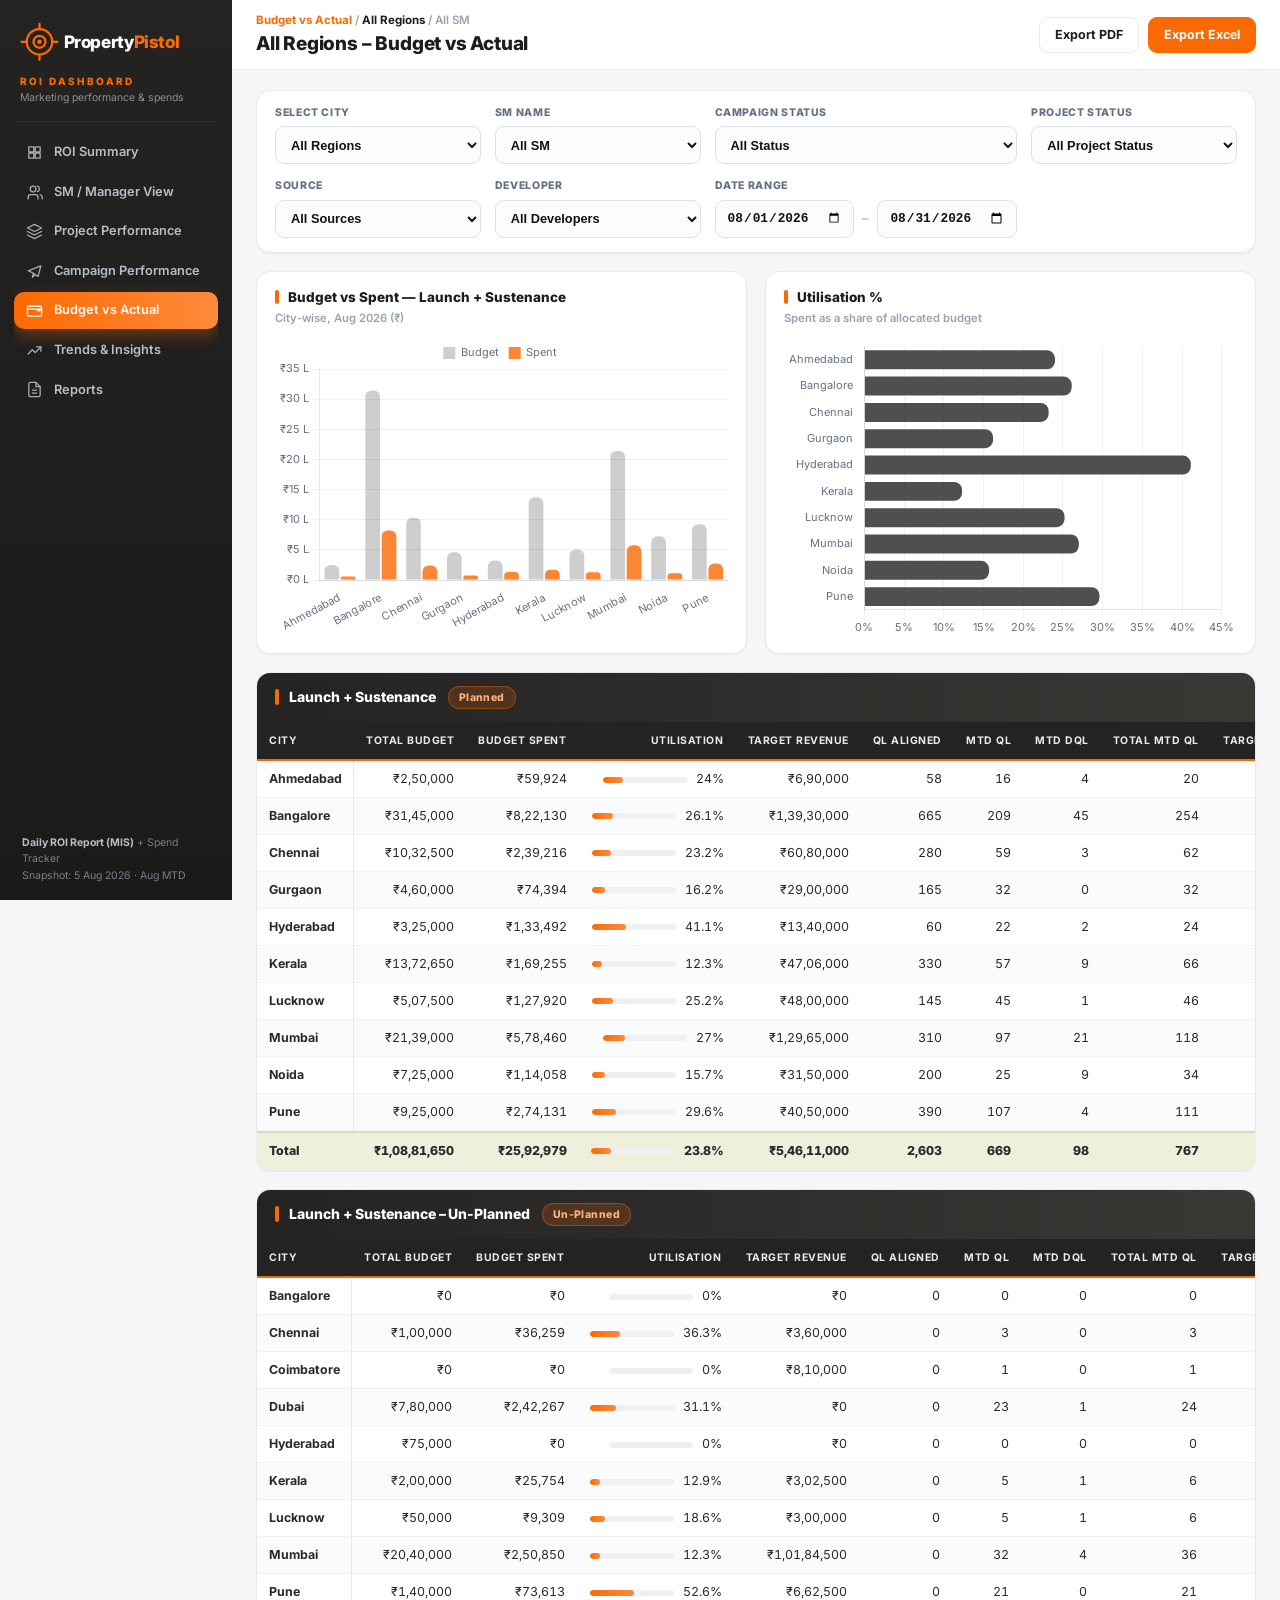
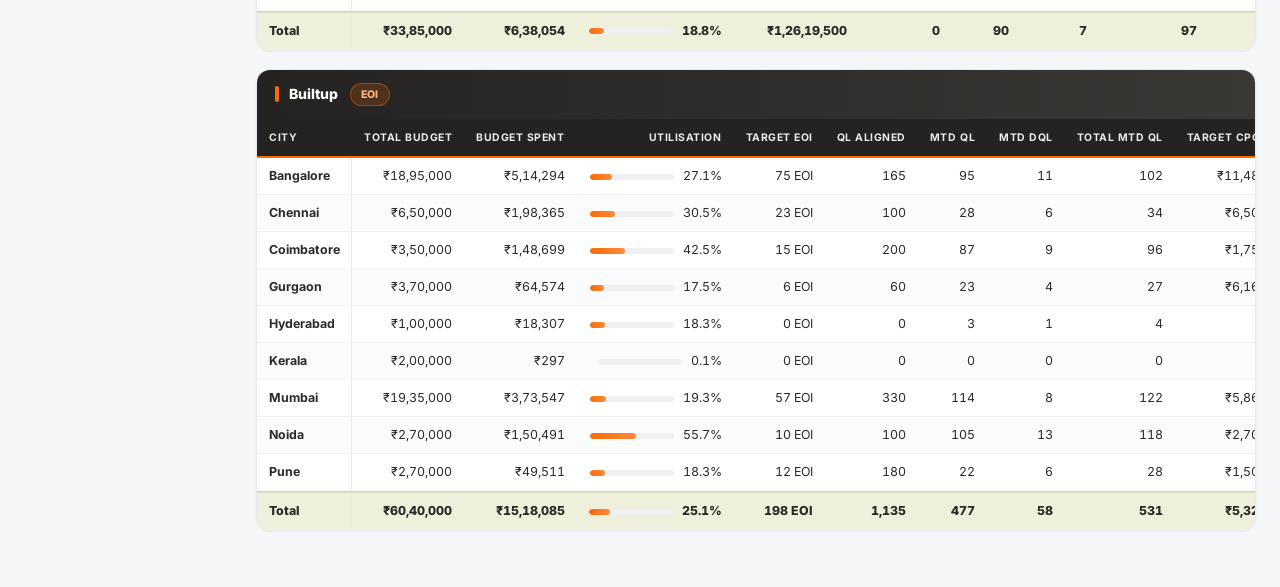
==== budget.html @ 37438787 "Add files via upload" ====
<!DOCTYPE html>
<html lang="en">
<head>
<meta charset="UTF-8">
<meta name="viewport" content="width=device-width, initial-scale=1.0">
<title>Budget vs Actual &mdash; PropertyPistol ROI Dashboard</title>
<link rel="preconnect" href="https://fonts.googleapis.com">
<link rel="preconnect" href="https://fonts.gstatic.com" crossorigin>
<link href="https://fonts.googleapis.com/css2?family=Inter:wght@400;500;600;700;800&display=swap" rel="stylesheet">
<link rel="icon" href="data:image/svg+xml,%3Csvg xmlns=%27http://www.w3.org/2000/svg%27 viewBox=%270 0 64 64%27%3E%3Ccircle cx=%2732%27 cy=%2732%27 r=%2726%27 fill=%27none%27 stroke=%27%23FB6A02%27 stroke-width=%276%27/%3E%3Ccircle cx=%2732%27 cy=%2732%27 r=%278%27 fill=%27%23FB6A02%27/%3E%3C/svg%3E">
<link rel="stylesheet" href="css/styles.css">
</head>
<body>
<div class="shell">
  <aside class="sidebar" id="sidebar"></aside>
  <div class="main">
    <header class="topbar" id="topbar"></header>
    <div class="content">
      <section class="filters" id="filters"></section>

      <div class="chart-grid">
        <div class="chart-card"><h4>Budget vs Spent &mdash; Launch + Sustenance</h4><div class="sub">City-wise, Aug 2026 (&#8377;)</div><div class="chart-box"><canvas id="chBud"></canvas></div></div>
        <div class="chart-card"><h4>Utilisation %</h4><div class="sub">Spent as a share of allocated budget</div><div class="chart-box"><canvas id="chUtil"></canvas></div></div>
      </div>
      <div class="card"><div class="card-head dark"><h3>Launch + Sustenance</h3><span class="badge">Planned</span></div><div class="tbl-wrap"><table class="tbl" id="tblLS"></table></div></div>
      <div class="card"><div class="card-head dark"><h3>Launch + Sustenance &ndash; Un-Planned</h3><span class="badge">Un-Planned</span></div><div class="tbl-wrap"><table class="tbl" id="tblUP"></table></div></div>
      <div class="card"><div class="card-head dark"><h3>Builtup</h3><span class="badge">EOI</span></div><div class="tbl-wrap"><table class="tbl" id="tblBU"></table></div></div>
    </div>
  </div>
</div>
<script src="js/chart.umd.min.js"></script>
<script src="js/data.js"></script>
<script src="js/app.js"></script>
<script src="js/budget.js"></script>
</body>
</html>
---- css/styles.css ----
/* ============================================================
   PropertyPistol ROI Dashboard — v2 visual system
   Brand: orange #FB6A02 on charcoal #242322, light data canvas.
   ============================================================ */
:root{
  --ink:#1E1D1C; --ink-2:#242322; --paper:#F5F6F8; --card:#FFFFFF;
  --line:#E7E9EE; --line-2:#F0F2F5; --muted:#667085; --muted-2:#98A2B3;
  --orange:#FB6A02; --orange-deep:#E85D00; --orange-soft:#FFF1E7;
  --blue-row:#EAF2FE; --olive-row:#EEF0DC; --olive-line:#D8DCBC;
  --green:#0E8A4C; --green-soft:#E6F5EC; --red:#D92D20; --red-soft:#FDECEA;
  --amber:#B54708; --amber-soft:#FDF1DF;
  --sh-xs:0 1px 2px rgba(16,24,40,.05);
  --sh-sm:0 2px 6px rgba(16,24,40,.06),0 1px 2px rgba(16,24,40,.04);
  --sh-md:0 10px 24px rgba(16,24,40,.09);
  --r:14px; --sidebar-w:232px; --max-w:1680px;
}
*{box-sizing:border-box;margin:0;padding:0}
html{-webkit-text-size-adjust:100%}
body{font-family:'Inter',system-ui,-apple-system,sans-serif;background:var(--paper);color:var(--ink);font-size:13px;line-height:1.45}
button{font-family:inherit}
::-webkit-scrollbar{height:9px;width:9px}
::-webkit-scrollbar-thumb{background:#CBD0D8;border-radius:8px;border:2px solid var(--paper)}
::-webkit-scrollbar-thumb:hover{background:#AEB4BE}

/* ---------- shell ---------- */
.shell{display:flex;min-height:100vh}
.main{flex:1;min-width:0;display:flex;flex-direction:column}
.content{width:100%;max-width:var(--max-w);margin:0 auto;padding:20px 24px 56px;display:flex;flex-direction:column;gap:18px}

/* ---------- sidebar ---------- */
.sidebar{width:var(--sidebar-w);flex:0 0 var(--sidebar-w);background:linear-gradient(180deg,#242322 0%,#1B1A19 100%);color:#E7E8EA;position:sticky;top:0;height:100vh;display:flex;flex-direction:column;padding:18px 14px 14px;z-index:60}
.brand{padding:2px 6px 0}
.brand-img{display:block;width:100%;max-width:186px;height:auto}
.brand-fallback{display:block;width:100%;max-width:186px;height:auto}
.brand-sub{margin:10px 6px 0;font-size:10px;font-weight:800;letter-spacing:.22em;color:var(--orange)}
.brand-tag{margin:2px 6px 0;font-size:10.5px;color:#8A8E97}
.side-div{height:1px;background:rgba(255,255,255,.08);margin:16px 2px 12px}
.nav{display:flex;flex-direction:column;gap:3px;overflow-y:auto}
.nav a{display:flex;align-items:center;gap:11px;padding:9px 12px;border-radius:10px;color:#B9BDC7;text-decoration:none;font-size:12.8px;font-weight:600;transition:background .15s,color .15s;white-space:nowrap}
.nav a .ic{width:17px;height:17px;flex:0 0 17px;stroke:currentColor;fill:none;stroke-width:1.8;opacity:.9}
.nav a:hover{background:rgba(255,255,255,.06);color:#fff}
.nav a.active{background:linear-gradient(90deg,var(--orange),#FF8A3C);color:#fff;box-shadow:0 6px 16px rgba(251,106,2,.35)}
.nav a.active .ic{opacity:1}
.side-foot{margin-top:auto;padding:12px 8px 2px;font-size:10.5px;line-height:1.55;color:#7A7E88}
.side-foot b{color:#B9BDC7;font-weight:700}
.menu-btn{display:none}

/* ---------- topbar ---------- */
.topbar{position:sticky;top:0;z-index:50;background:rgba(255,255,255,.94);backdrop-filter:blur(8px);border-bottom:1px solid var(--line);padding:12px 24px;display:flex;align-items:center;gap:16px}
.crumbs{font-size:11.5px;color:var(--muted-2);font-weight:600}
.crumbs .sec{color:var(--orange);font-weight:700}
.crumbs b{color:var(--ink);font-weight:700}
.page-title{font-size:19px;font-weight:800;letter-spacing:-.01em;margin-top:1px}
.top-actions{margin-left:auto;display:flex;gap:9px}
.btn{height:36px;padding:0 15px;border-radius:9px;border:1px solid var(--line);background:#fff;color:var(--ink);font-size:12.5px;font-weight:700;cursor:pointer;transition:all .15s;display:inline-flex;align-items:center;gap:7px}
.btn:hover{border-color:#C6CCD5;box-shadow:var(--sh-xs)}
.btn.primary{background:var(--ink-2);border-color:var(--ink-2);color:#fff}
.btn.primary:hover{background:#000}
.btn.accent{background:var(--orange);border-color:var(--orange);color:#fff}
.btn.accent:hover{background:var(--orange-deep)}

/* ---------- filters ---------- */
.filters{background:var(--card);border:1px solid var(--line);border-radius:var(--r);box-shadow:var(--sh-xs);padding:14px 18px;display:grid;grid-template-columns:repeat(4,1fr);gap:14px}
.f-group label{display:block;font-size:10.5px;font-weight:800;letter-spacing:.06em;text-transform:uppercase;color:var(--muted);margin-bottom:6px}
.f-group select,.f-group input[type=date]{width:100%;height:38px;border:1px solid #DDE1E8;border-radius:9px;background:#FBFCFD;padding:0 11px;font-size:12.8px;font-weight:600;color:#111;outline:none;transition:border .15s,box-shadow .15s}
.f-group select:focus,.f-group input[type=date]:focus{border-color:var(--orange);box-shadow:0 0 0 3px rgba(251,106,2,.14);background:#fff}
.f-group option{color:#111}
.daterange{display:flex;align-items:center;gap:8px}
.daterange span{color:var(--muted-2)}

/* ---------- KPI band ---------- */
.kpis{display:grid;grid-template-columns:repeat(7,1fr);gap:12px}
.kpi{background:var(--card);border:1px solid var(--line);border-radius:var(--r);box-shadow:var(--sh-xs);padding:14px 15px;transition:transform .16s,box-shadow .16s,border-color .16s}
.kpi:hover{transform:translateY(-2px);box-shadow:var(--sh-md);border-color:#F3C9AB}
.kpi .top{display:flex;align-items:center;gap:9px;margin-bottom:9px}
.kpi .tile{width:32px;height:32px;border-radius:9px;background:var(--orange-soft);color:var(--orange);display:flex;align-items:center;justify-content:center;flex:0 0 32px}
.kpi .tile svg{width:17px;height:17px;stroke:currentColor;fill:none;stroke-width:1.9}
.kpi .lbl{font-size:10.4px;font-weight:800;letter-spacing:.05em;text-transform:uppercase;color:var(--muted)}
.kpi .val{font-size:21px;font-weight:800;letter-spacing:-.01em;font-variant-numeric:tabular-nums;white-space:nowrap}
.kpi .sub{font-size:10.8px;color:var(--muted-2);margin-top:3px;white-space:nowrap;overflow:hidden;text-overflow:ellipsis}

/* ---------- tabs ---------- */
.tabs{display:inline-flex;gap:4px;background:#ECEEF2;padding:4px;border-radius:12px;align-self:flex-start}
.tab{border:0;background:transparent;color:var(--muted);font-size:13px;font-weight:700;padding:8px 18px;border-radius:9px;cursor:pointer;transition:all .15s}
.tab:hover{color:var(--ink)}
.tab.active{background:var(--ink-2);color:#fff;box-shadow:var(--sh-sm)}
.tab-panel{display:none;flex-direction:column;gap:18px}
.tab-panel.active{display:flex;animation:fade .22s ease}
@keyframes fade{from{opacity:0;transform:translateY(4px)}to{opacity:1;transform:none}}

/* ---------- cards ---------- */
.card{background:var(--card);border:1px solid var(--line);border-radius:var(--r);box-shadow:var(--sh-xs);overflow:hidden}
.card-head{display:flex;align-items:center;gap:12px;padding:13px 18px;border-bottom:1px solid var(--line)}
.card-head h3{font-size:14px;font-weight:800;letter-spacing:-.005em;display:flex;align-items:center;gap:10px}
.card-head h3::before{content:'';width:4px;height:16px;border-radius:3px;background:var(--orange)}
.card-head .hint{margin-left:auto;font-size:11.3px;color:var(--muted-2);font-weight:600;text-align:right}
.card-head.dark{background:linear-gradient(90deg,#242322,#3A3835);border-bottom:0}
.card-head.dark h3{color:#fff}
.card-head.dark .hint{color:#C8CBD2}
.badge{font-size:10.5px;font-weight:800;letter-spacing:.04em;padding:3px 10px;border-radius:999px;background:rgba(251,106,2,.18);color:#FFB27D;border:1px solid rgba(251,106,2,.4)}
.card-body{padding:16px 18px}

/* ---------- tables ---------- */
.tbl-wrap{overflow:auto;max-height:640px}
table.tbl{width:100%;border-collapse:separate;border-spacing:0;font-size:12.4px;font-variant-numeric:tabular-nums}
.tbl th{position:sticky;top:0;z-index:5;background:var(--ink-2);color:#E9EAEC;font-size:10.4px;font-weight:700;letter-spacing:.05em;text-transform:uppercase;text-align:right;padding:11px 12px;border-bottom:2px solid var(--orange);white-space:nowrap}
.tbl th:first-child{text-align:left;position:sticky;left:0;z-index:6}
.tbl td{padding:9px 12px;border-bottom:1px solid var(--line-2);text-align:right;white-space:nowrap;color:#2B2A29}
.tbl td:first-child{text-align:left;font-weight:700;position:sticky;left:0;background:#fff;z-index:2;box-shadow:inset -1px 0 0 var(--line)}
.tbl tbody tr:nth-child(even) td{background:#FAFBFC}
.tbl tbody tr:hover td{background:#FFF6EF}
.tbl tr.hl td{background:var(--blue-row)!important}
.tbl tr.total td{background:var(--olive-row)!important;font-weight:800;border-top:2px solid var(--olive-line)}
.neg{color:var(--red);font-weight:700}
.pos{color:var(--green);font-weight:700}
.dim td{color:var(--muted-2)}

/* ---------- pills / progress ---------- */
.pill{display:inline-flex;align-items:center;gap:6px;font-size:11px;font-weight:700;padding:3px 10px;border-radius:999px}
.pill::before{content:'';width:6px;height:6px;border-radius:50%}
.pill.live{background:var(--green-soft);color:var(--green)}.pill.live::before{background:var(--green)}
.pill.pause{background:var(--red-soft);color:var(--red)}.pill.pause::before{background:var(--red)}
.pill.hold{background:var(--amber-soft);color:var(--amber)}.pill.hold::before{background:var(--amber)}
.prog{display:inline-block;vertical-align:middle;width:84px;height:6px;border-radius:6px;background:#EEF0F4;margin-right:9px;overflow:hidden}
.prog i{display:block;height:100%;background:linear-gradient(90deg,var(--orange),#FF8A3C);border-radius:6px}
.prog i.over{background:var(--red)}

/* ---------- charts / insights ---------- */
.chart-grid{display:grid;grid-template-columns:1fr 1fr;gap:18px}
.chart-card{background:var(--card);border:1px solid var(--line);border-radius:var(--r);box-shadow:var(--sh-xs);padding:16px 18px}
.chart-card h4{font-size:13.5px;font-weight:800;display:flex;align-items:center;gap:9px}
.chart-card h4::before{content:'';width:4px;height:14px;border-radius:3px;background:var(--orange)}
.chart-card .sub{font-size:11.3px;color:var(--muted-2);font-weight:600;margin:3px 0 10px}
.chart-box{height:300px;position:relative}
.insights{display:grid;grid-template-columns:repeat(3,1fr);gap:12px}
.insight{background:var(--card);border:1px solid var(--line);border-left:4px solid var(--orange);border-radius:12px;box-shadow:var(--sh-xs);padding:13px 16px}
.insight .k{font-size:10.4px;font-weight:800;letter-spacing:.05em;text-transform:uppercase;color:var(--muted)}
.insight .v{font-size:18px;font-weight:800;margin:3px 0 2px;font-variant-numeric:tabular-nums}
.insight .d{font-size:11.3px;color:var(--muted-2)}

/* ---------- misc ---------- */
.note{font-size:11.8px;color:var(--muted);background:#FFFDF9;border:1px dashed #F0D9C4;border-radius:12px;padding:11px 15px}
.note b{color:var(--ink)}
.toast{position:fixed;bottom:26px;left:50%;transform:translate(-50%,14px);background:var(--ink-2);color:#fff;font-size:12.5px;font-weight:600;padding:10px 18px;border-radius:11px;box-shadow:var(--sh-md);opacity:0;pointer-events:none;transition:all .25s;z-index:99}
.toast.show{opacity:1;transform:translate(-50%,0)}

/* ---------- responsive ---------- */
@media (max-width:1360px){.kpis{grid-template-columns:repeat(4,1fr)}}
@media (max-width:1024px){
  .sidebar{position:fixed;left:0;top:0;transform:translateX(-100%);transition:transform .22s;box-shadow:var(--sh-md)}
  .sidebar.open{transform:none}
  .menu-btn{display:inline-flex;align-items:center;justify-content:center;width:38px;height:36px;border:1px solid var(--line);border-radius:9px;background:#fff;font-size:16px;cursor:pointer}
  .filters{grid-template-columns:1fr 1fr}
  .chart-grid,.insights{grid-template-columns:1fr}
  .topbar{padding:12px 16px}.content{padding:16px 14px 48px}
}
@media (max-width:768px){.kpis{grid-template-columns:1fr 1fr}.page-title{font-size:16px}}
@media (max-width:560px){.kpis{grid-template-columns:1fr}.filters{grid-template-columns:1fr}.tabs{width:100%;overflow-x:auto}}
@media (prefers-reduced-motion:reduce){*{animation:none!important;transition:none!important}}

/* ---------- print ---------- */
@media print{
  .sidebar,.topbar .top-actions,.menu-btn,.filters,.tabs,.note{display:none!important}
  .sidebar{position:static}
  body{background:#fff}
  .content{max-width:none;padding:0}
  .tab-panel{display:flex!important;page-break-after:always}
  .tbl-wrap{max-height:none;overflow:visible}
  .card,.chart-card,.kpi{box-shadow:none}
}
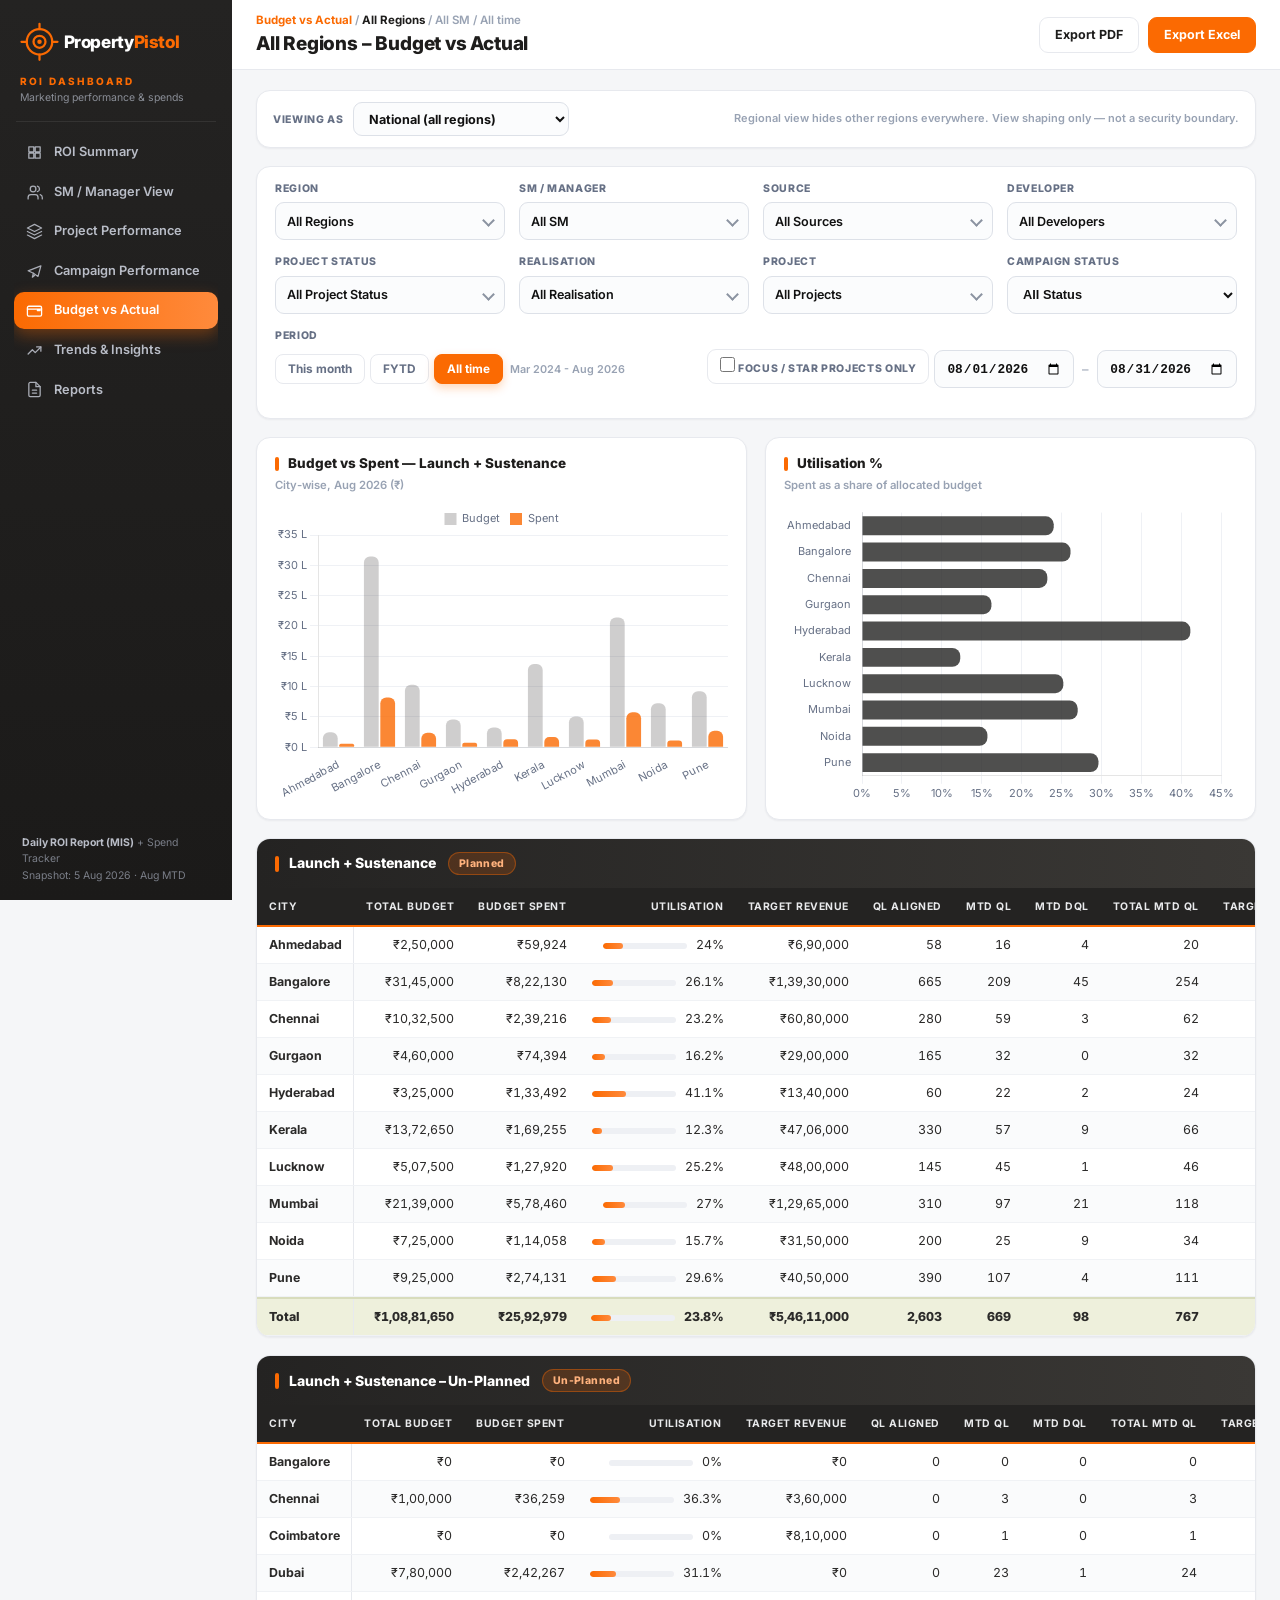
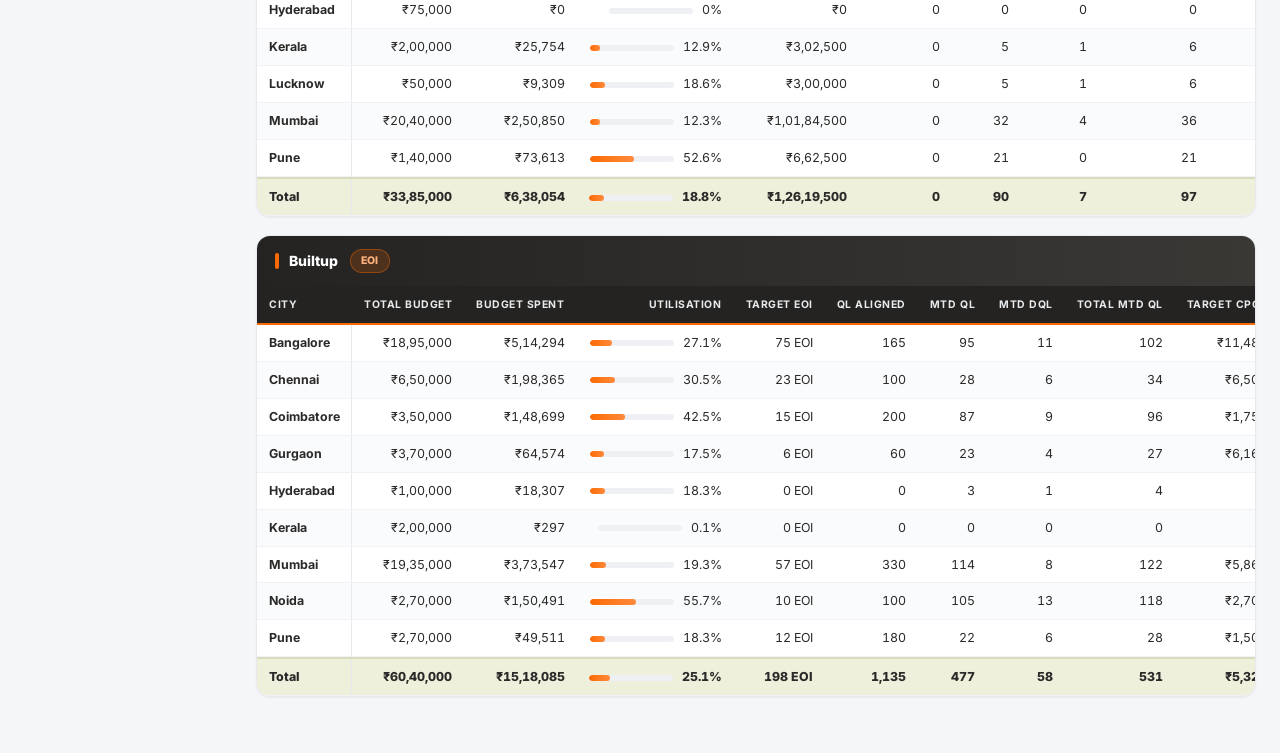
==== commit ef7b34ee: "Add files via upload" ====
--- a/budget.html
+++ b/budget.html
@@ -16,6 +16,8 @@
   <div class="main">
     <header class="topbar" id="topbar"></header>
     <div class="content">
+      <section class="scope-bar" id="scopebar"></section>
+
       <section class="filters" id="filters"></section>
 
       <div class="chart-grid">
@@ -30,6 +32,7 @@
 </div>
 <script src="js/chart.umd.min.js"></script>
 <script src="js/data.js"></script>
+<script src="js/filters.js"></script>
 <script src="js/app.js"></script>
 <script src="js/budget.js"></script>
 </body>
--- a/css/styles.css
+++ b/css/styles.css
@@ -168,3 +168,61 @@
   .tbl-wrap{max-height:none;overflow:visible}
   .card,.chart-card,.kpi{box-shadow:none}
 }
+
+/* ============ v3: multi-select, period presets, scope ============ */
+.filters{grid-template-columns:repeat(4,1fr)}
+.ms{position:relative}
+.ms-btn{width:100%;height:38px;border:1px solid #DDE1E8;border-radius:9px;background:#FBFCFD;padding:0 30px 0 11px;
+  font-size:12.6px;font-weight:600;color:#111;text-align:left;cursor:pointer;position:relative;overflow:hidden;
+  white-space:nowrap;text-overflow:ellipsis;transition:border .15s,box-shadow .15s}
+.ms-btn:hover{border-color:#C6CCD5}
+.ms-btn::after{content:'';position:absolute;right:11px;top:50%;width:7px;height:7px;margin-top:-5px;
+  border-right:2px solid #8B93A1;border-bottom:2px solid #8B93A1;transform:rotate(45deg)}
+.ms.open .ms-btn{border-color:var(--orange);box-shadow:0 0 0 3px rgba(251,106,2,.14);background:#fff}
+.ms-btn .cnt{display:inline-block;background:var(--orange);color:#fff;border-radius:999px;font-size:10.5px;
+  font-weight:800;padding:1px 7px;margin-left:6px;vertical-align:1px}
+.ms-pop{display:none;position:absolute;z-index:80;top:calc(100% + 6px);left:0;right:0;min-width:250px;background:#fff;
+  border:1px solid var(--line);border-radius:12px;box-shadow:var(--sh-md);padding:9px}
+.ms.open .ms-pop{display:block}
+.ms-search{width:100%;height:34px;border:1px solid #E3E6EC;border-radius:8px;padding:0 10px;font-size:12.4px;
+  outline:none;margin-bottom:7px;font-family:inherit}
+.ms-search:focus{border-color:var(--orange)}
+.ms-acts{display:flex;gap:8px;margin-bottom:7px}
+.ms-acts button{flex:1;height:27px;border:1px solid var(--line);background:#F8F9FB;border-radius:7px;
+  font-size:11.2px;font-weight:700;color:var(--muted);cursor:pointer}
+.ms-acts button:hover{background:#fff;color:var(--ink);border-color:#C6CCD5}
+.ms-list{max-height:236px;overflow-y:auto;margin:0 -3px;padding:0 3px}
+.ms-opt{display:flex;align-items:center;gap:9px;padding:6px 8px;border-radius:8px;cursor:pointer;font-size:12.4px;font-weight:600}
+.ms-opt:hover{background:#F5F6F8}
+.ms-opt input{width:15px;height:15px;accent-color:var(--orange);cursor:pointer;flex:0 0 15px}
+.ms-opt span{white-space:nowrap;overflow:hidden;text-overflow:ellipsis}
+.ms-empty{padding:14px 8px;color:var(--muted-2);font-size:12px;text-align:center}
+
+.periods{display:flex;flex-wrap:wrap;gap:5px;align-items:center}
+.per{height:30px;padding:0 12px;border:1px solid var(--line);background:#fff;border-radius:8px;font-size:11.8px;
+  font-weight:700;color:var(--muted);cursor:pointer;transition:all .14s}
+.per:hover{border-color:#C6CCD5;color:var(--ink)}
+.per.active{background:var(--orange);border-color:var(--orange);color:#fff;box-shadow:0 4px 10px rgba(251,106,2,.28)}
+.per-note{font-size:10.8px;color:var(--muted-2);font-weight:600;margin-left:2px}
+
+.chips{display:flex;flex-wrap:wrap;gap:6px;align-items:center}
+.chip{display:inline-flex;align-items:center;gap:6px;background:var(--orange-soft);color:#9A4300;border:1px solid #F6D3B8;
+  border-radius:999px;padding:3px 8px 3px 11px;font-size:11.3px;font-weight:700}
+.chip b{font-weight:800}
+.chip button{border:0;background:transparent;color:#B4611F;cursor:pointer;font-size:14px;line-height:1;padding:0 2px}
+.chip button:hover{color:var(--red)}
+.chip.clear{background:#F1F3F6;color:var(--muted);border-color:var(--line);cursor:pointer;padding:3px 11px}
+
+.toggle{display:inline-flex;align-items:center;gap:8px;font-size:12.4px;font-weight:700;color:var(--ink);cursor:pointer;
+  padding:7px 12px;border:1px solid var(--line);border-radius:9px;background:#fff}
+.toggle input{width:15px;height:15px;accent-color:var(--orange);cursor:pointer}
+.toggle:hover{border-color:#C6CCD5}
+.toggle.on{border-color:var(--orange);background:var(--orange-soft)}
+.scope-bar{display:flex;align-items:center;gap:10px;flex-wrap:wrap;background:#fff;border:1px solid var(--line);
+  border-radius:var(--r);box-shadow:var(--sh-xs);padding:11px 16px}
+.scope-bar .lbl{font-size:10.5px;font-weight:800;letter-spacing:.06em;text-transform:uppercase;color:var(--muted)}
+.scope-bar select{height:34px;border:1px solid #DDE1E8;border-radius:9px;background:#FBFCFD;padding:0 11px;
+  font-size:12.6px;font-weight:700;color:#111;outline:none;font-family:inherit}
+.scope-bar .warn{margin-left:auto;font-size:11px;color:var(--muted-2);font-weight:600}
+@media (max-width:1024px){.filters{grid-template-columns:1fr 1fr}}
+@media (max-width:560px){.filters{grid-template-columns:1fr}}
